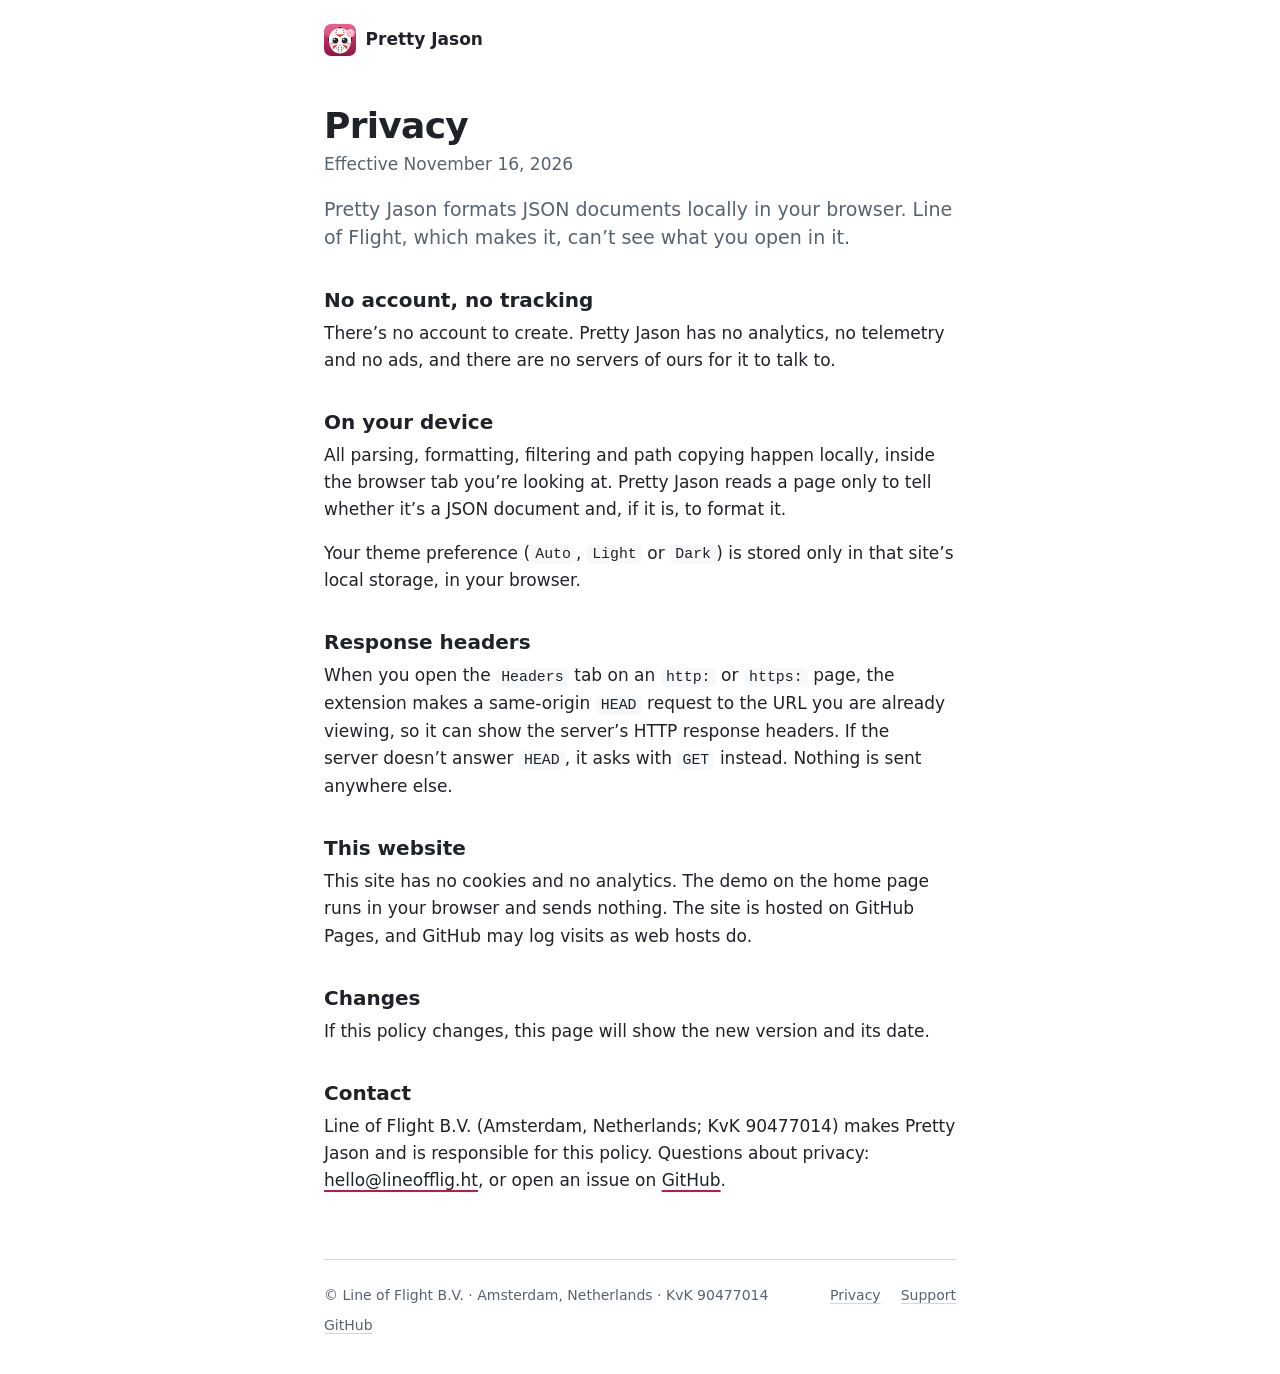
==== docs/privacy/index.html @ 76b79e24 "Add GitHub Pages site in docs/ Home page with a live inspector demo, plus privacy and support pages." ====
<!doctype html>
<html lang="en">
<head>
  <meta charset="utf-8">
  <meta name="viewport" content="width=device-width, initial-scale=1">
  <title>Privacy · Pretty Jason</title>
  <meta name="description" content="What Pretty Jason does with your data: nothing leaves your browser.">
  <meta name="color-scheme" content="light dark">
  <meta name="theme-color" content="#ffffff" media="(prefers-color-scheme: light)">
  <meta name="theme-color" content="#0d1117" media="(prefers-color-scheme: dark)">
  <meta property="og:type" content="website">
  <meta property="og:site_name" content="Pretty Jason">
  <meta property="og:title" content="Privacy · Pretty Jason">
  <meta property="og:description" content="What Pretty Jason does with your data: nothing leaves your browser.">
  <meta property="og:url" content="https://lineofflight.dev/pretty-jason/privacy/">
  <meta property="og:image" content="https://lineofflight.dev/pretty-jason/og-image.png">
  <meta name="twitter:card" content="summary_large_image">
  <link rel="canonical" href="https://lineofflight.dev/pretty-jason/privacy/">
  <link rel="icon" href="../favicon.svg" type="image/svg+xml">
  <link rel="apple-touch-icon" href="../apple-touch-icon.png">
  <link rel="stylesheet" href="../style.css">
</head>
<body>
  <div class="page">
    <header class="masthead">
      <a href="../">
        <img src="../icon.svg" alt="" width="32" height="32">
        Pretty Jason
      </a>
    </header>

    <main class="doc">
      <h1>Privacy</h1>
      <p class="meta">Effective November 16, 2026</p>

      <p class="intro">Pretty Jason formats JSON documents locally in your browser. Line of Flight, which makes it, can’t see what you open in it.</p>

      <h2>No account, no tracking</h2>
      <p>There’s no account to create. Pretty Jason has no analytics, no telemetry and no ads, and there are no servers of ours for it to talk to.</p>

      <h2>On your device</h2>
      <p>All parsing, formatting, filtering and path copying happen locally, inside the browser tab you’re looking at. Pretty Jason reads a page only to tell whether it’s a JSON document and, if it is, to format it.</p>
      <p>Your theme preference (<code>Auto</code>, <code>Light</code> or <code>Dark</code>) is stored only in that site’s local storage, in your browser.</p>

      <h2>Response headers</h2>
      <p>When you open the <code>Headers</code> tab on an <code>http:</code> or <code>https:</code> page, the extension makes a same-origin <code>HEAD</code> request to the URL you are already viewing, so it can show the server’s HTTP response headers. If the server doesn’t answer <code>HEAD</code>, it asks with <code>GET</code> instead. Nothing is sent anywhere else.</p>

      <h2>This website</h2>
      <p>This site has no cookies and no analytics. The demo on the home page runs in your browser and sends nothing. The site is hosted on GitHub Pages, and GitHub may log visits as web hosts do.</p>

      <h2>Changes</h2>
      <p>If this policy changes, this page will show the new version and its date.</p>

      <h2>Contact</h2>
      <p>Line of Flight B.V. (Amsterdam, Netherlands; KvK 90477014) makes Pretty Jason and is responsible for this policy. Questions about privacy: <a href="mailto:hello@lineofflig.ht">hello@lineofflig.ht</a>, or open an issue on <a href="https://github.com/lineofflight/pretty-jason/issues">GitHub</a>.</p>
    </main>

    <footer>
      <span class="owner">© Line of Flight B.V. · Amsterdam, Netherlands · KvK&nbsp;90477014</span>
      <a href="./" aria-current="page">Privacy</a>
      <a href="../support/">Support</a>
      <a href="https://github.com/lineofflight/pretty-jason">GitHub</a>
    </footer>
  </div>
</body>
</html>
---- docs/style.css ----
/* Pretty Jason's site in the extension's GitHub Primer palette, light and dark,
   with the icon's berry rose as the accent.
   System fonts only, and nothing loaded from anywhere else. */

:root {
  color-scheme: light dark;
  --base: #ffffff;
  --raised: #f6f8fa;
  --line: #d0d7de;
  --text: #1f2328;
  --subtext: #59636e;
  --accent: #b91c4b;
  --sans: system-ui, -apple-system, BlinkMacSystemFont, "Segoe UI", Roboto, "Helvetica Neue", Arial, sans-serif;
  --mono: ui-monospace, "SF Mono", SFMono-Regular, Menlo, Consolas, monospace;
}

@media (prefers-color-scheme: dark) {
  :root {
    --base: #0d1117;
    --raised: #161b22;
    --line: #30363d;
    --text: #e6edf3;
    --subtext: #8b949e;
    --accent: #f47296;
  }
}

*, *::before, *::after { box-sizing: border-box; }

html {
  -webkit-text-size-adjust: 100%;
  text-size-adjust: 100%;
}

body {
  margin: 0;
  background: var(--base);
  color: var(--text);
  font: 400 1.0625rem/1.6 var(--sans);
  -webkit-font-smoothing: antialiased;
  -moz-osx-font-smoothing: grayscale;
}

.page {
  display: flex;
  flex-direction: column;
  min-height: 100vh;
  min-height: 100svh;
  max-width: 42rem;
  margin: 0 auto;
  padding: 0 1.25rem;
}

main { flex: 1; }

.page.home { max-width: 60rem; }

h1, h2 {
  color: var(--text);
  line-height: 1.2;
  text-wrap: balance;
}

p, li { text-wrap: pretty; }

a {
  color: inherit;
  text-decoration-line: underline;
  text-decoration-color: var(--accent);
  text-decoration-thickness: 0.1em;
  text-underline-offset: 0.22em;
}

a:hover { text-decoration-thickness: 0.18em; }

a:focus-visible {
  outline: 2px solid var(--accent);
  outline-offset: 3px;
  border-radius: 3px;
}

code {
  font-family: var(--mono);
  font-size: 0.875em;
  background: var(--raised);
  border-radius: 5px;
  padding: 0.1em 0.35em;
}

/* Home */

.hero {
  padding: clamp(3.5rem, 14vh, 8rem) 0 3rem;
  text-align: center;
}

.hero img {
  display: block;
  width: 104px;
  height: 104px;
  margin: 0 auto 1.5rem;
  border-radius: 22.5%;
  filter: drop-shadow(0 8px 18px rgb(143 20 71 / 0.22));
}

.hero h1 {
  margin: 0 0 0.5rem;
  font-size: 2.75rem;
  font-weight: 700;
  letter-spacing: -0.025em;
}

.lede {
  max-width: 27rem;
  margin: 0 auto;
  color: var(--subtext);
  font-size: 1.25rem;
  line-height: 1.45;
  text-wrap: balance;
}

.lede.lead {
  margin-bottom: 0.5rem;
  color: var(--text);
  font-size: 1.5rem;
  font-weight: 600;
  letter-spacing: -0.01em;
}

.links {
  display: flex;
  flex-wrap: wrap;
  gap: 0.5rem 0.75rem;
  justify-content: center;
  margin: 1.75rem 0 0;
}

.status {
  display: inline-block;
  margin: 0;
  padding: 0.35rem 0.9rem;
  border: 1px solid var(--line);
  border-radius: 999px;
  color: var(--subtext);
  font-size: 0.9375rem;
}

.hint {
  margin: -2rem 0 3rem;
  color: var(--subtext);
  font-size: 0.875rem;
  text-align: center;
}

.points {
  display: grid;
  gap: 2rem;
  padding: 1rem 0 2rem;
}

.points h2,
.install h2 {
  margin: 0 0 0.35rem;
  font-size: 1.0625rem;
  font-weight: 600;
}

.points h2::before {
  content: "";
  display: block;
  width: 1.75rem;
  height: 3px;
  margin-bottom: 0.85rem;
  border-radius: 2px;
  background: var(--accent);
}

.points p { margin: 0; }

.install { max-width: 40rem; padding: 1rem 0 2rem; }
.install p { margin: 0 0 0.5rem; }
.install ul { margin: 0; padding-left: 1.25rem; }
.install li { margin-bottom: 0.5rem; }
.install li::marker { color: var(--accent); }

/* Privacy and Support */

.masthead { padding: 1.5rem 0 0; }

.masthead a {
  display: inline-flex;
  align-items: center;
  gap: 0.6rem;
  font-weight: 600;
  text-decoration: none;
}

.masthead img {
  display: block;
  width: 32px;
  height: 32px;
  border-radius: 22.5%;
}

.doc { padding: 2.5rem 0 1rem; }

.doc h1 {
  margin: 0 0 0.25rem;
  font-size: 2.25rem;
  font-weight: 700;
  letter-spacing: -0.02em;
}

.doc h2 {
  margin: 2.25rem 0 0.5rem;
  font-size: 1.25rem;
  font-weight: 600;
}

.doc p,
.doc ul { margin: 0 0 1rem; }

.doc ul { padding-left: 1.25rem; }
.doc li { margin-bottom: 0.5rem; }
.doc li::marker { color: var(--accent); }

.meta,
.intro { color: var(--subtext); }

.meta { margin: 0 0 1.75rem; }

.doc h1 + .intro { margin-top: 1rem; }

.intro { font-size: 1.1875rem; line-height: 1.5; }

/* Footer */

footer {
  display: flex;
  flex-wrap: wrap;
  gap: 0.5rem 1.25rem;
  align-items: baseline;
  margin-top: 2rem;
  padding: 1.5rem 0 2.5rem;
  border-top: 1px solid var(--line);
  color: var(--subtext);
  font-size: 0.875rem;
}

footer .owner { margin-right: auto; }

footer a { text-decoration-color: var(--line); }
footer a:hover { text-decoration-color: var(--accent); }

@media (min-width: 46rem) {
  .points { grid-template-columns: repeat(3, 1fr); gap: 2.25rem; }
  .hero h1 { font-size: 3.25rem; }
}
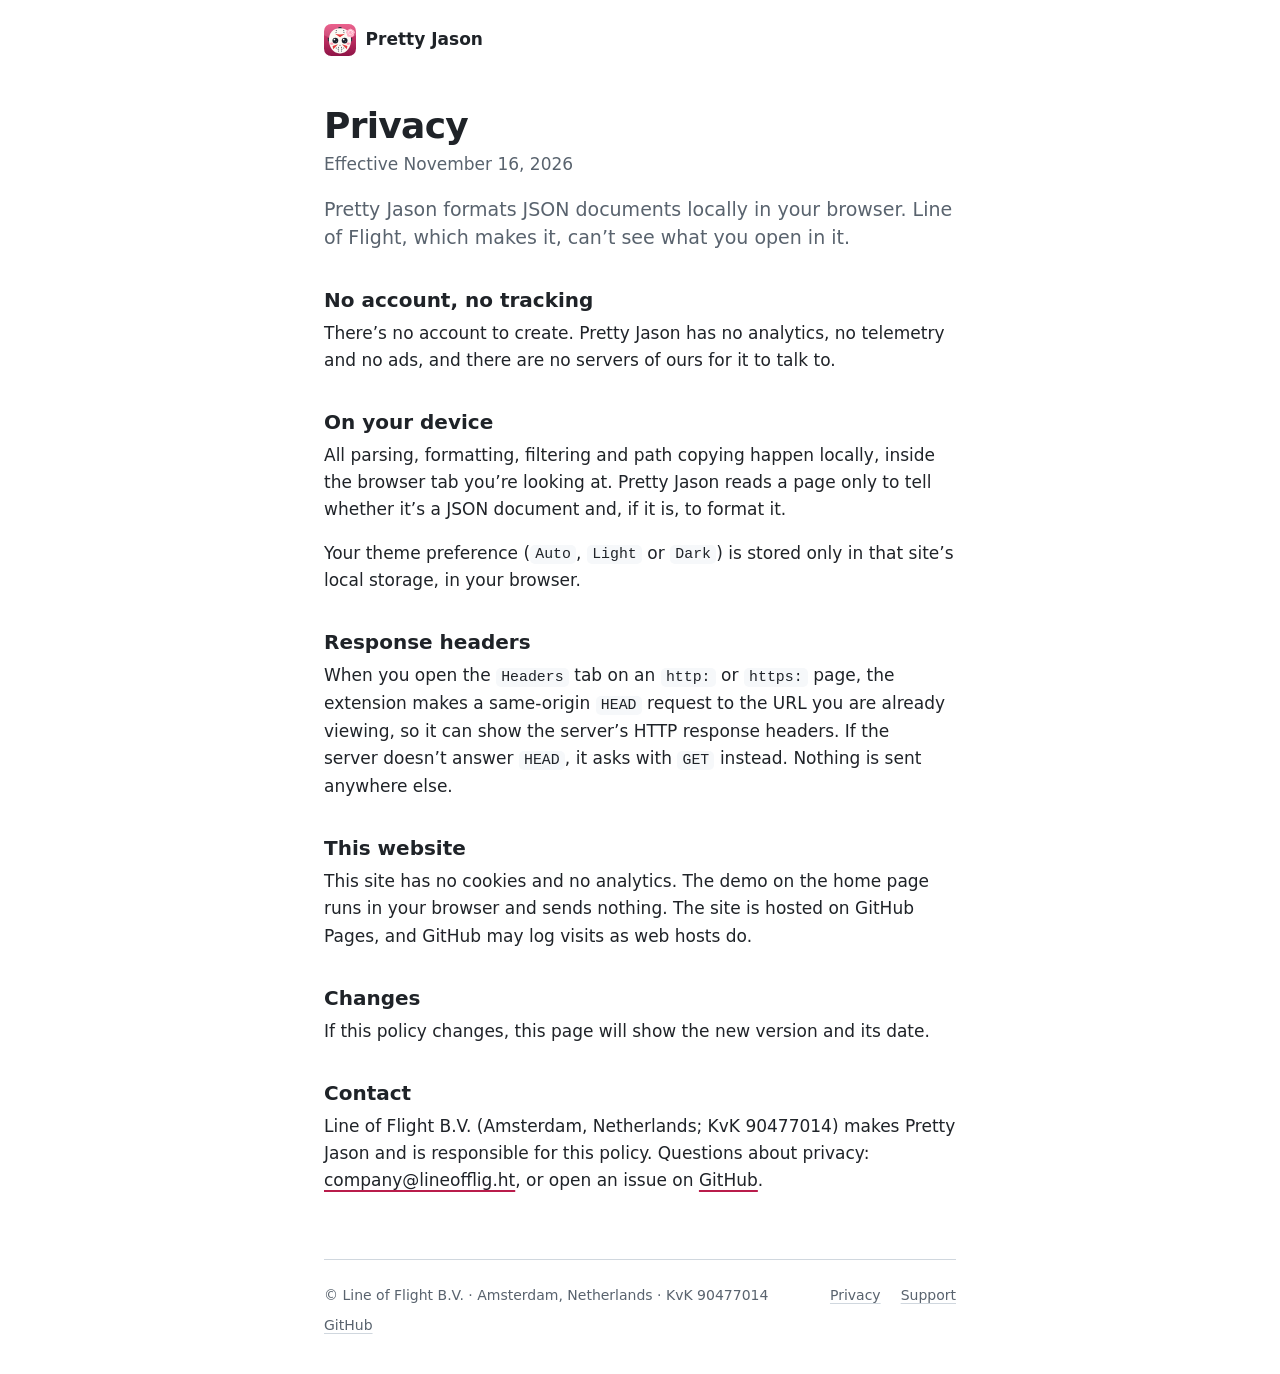
==== commit 326b40c9: "Initial release: Pretty Jason" ====
--- a/docs/privacy/index.html
+++ b/docs/privacy/index.html
@@ -52,7 +52,7 @@
       <p>If this policy changes, this page will show the new version and its date.</p>
 
       <h2>Contact</h2>
-      <p>Line of Flight B.V. (Amsterdam, Netherlands; KvK 90477014) makes Pretty Jason and is responsible for this policy. Questions about privacy: <a href="mailto:hello@lineofflig.ht">hello@lineofflig.ht</a>, or open an issue on <a href="https://github.com/lineofflight/pretty-jason/issues">GitHub</a>.</p>
+      <p>Line of Flight B.V. (Amsterdam, Netherlands; KvK 90477014) makes Pretty Jason and is responsible for this policy. Questions about privacy: <a href="mailto:company@lineofflig.ht">company@lineofflig.ht</a>, or open an issue on <a href="https://github.com/lineofflight/pretty-jason/issues">GitHub</a>.</p>
     </main>
 
     <footer>
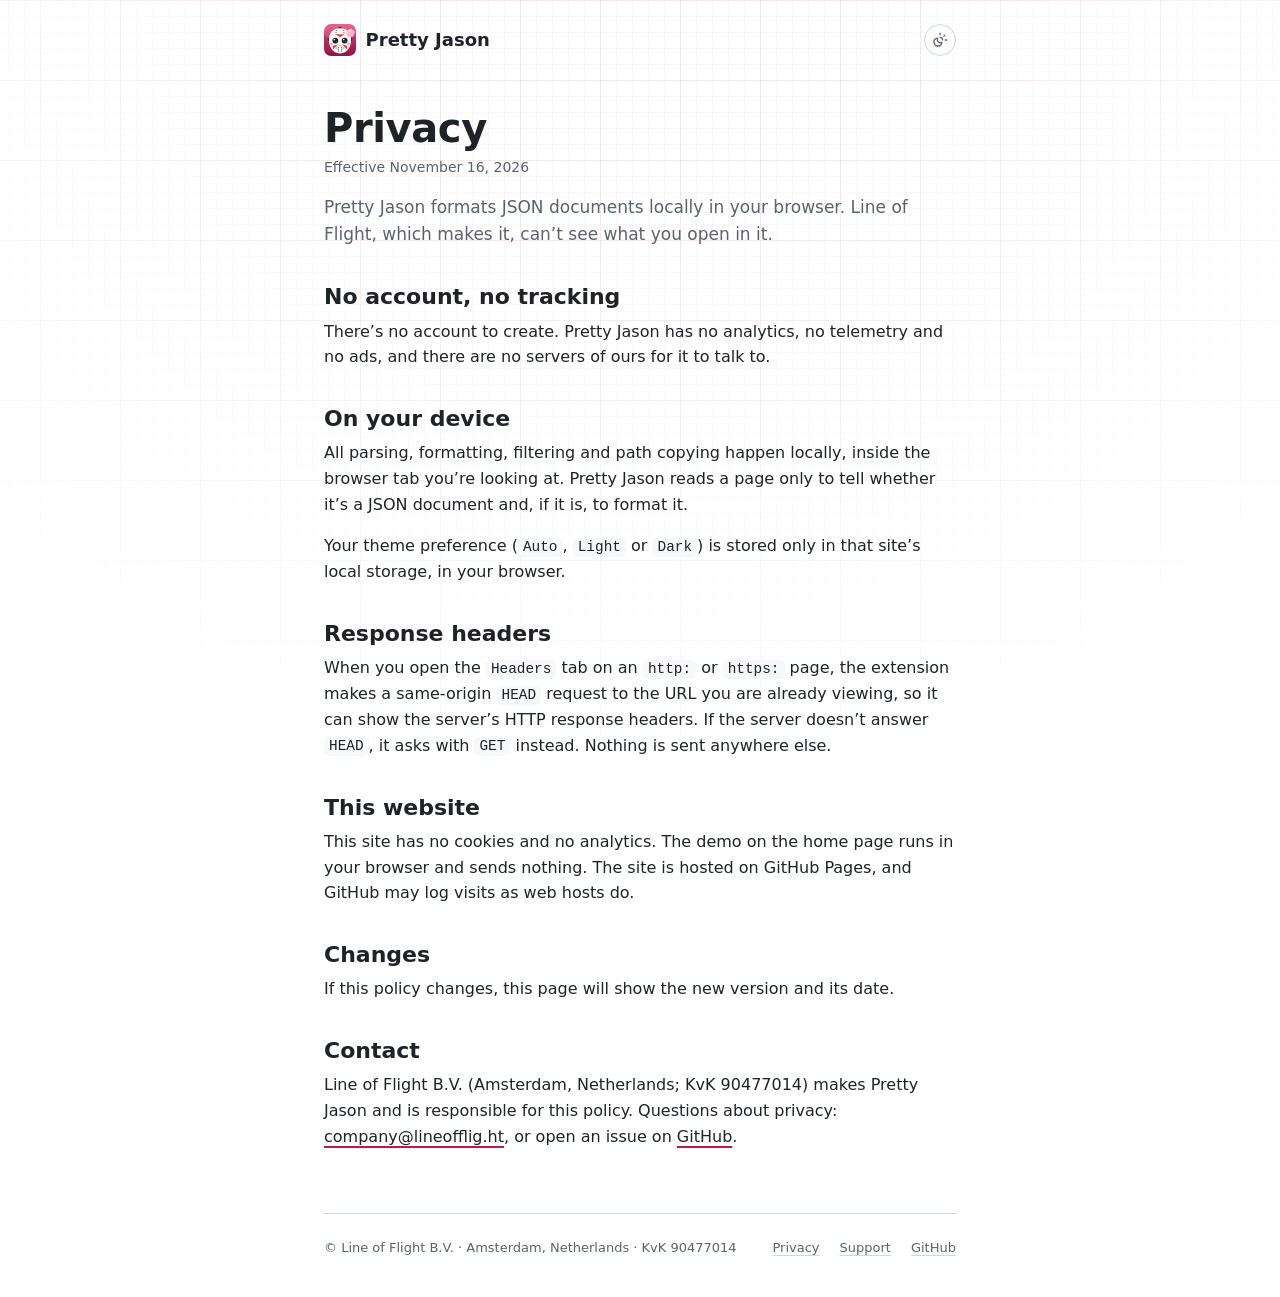
==== commit 9005164a: "Prepare 1.0.0 Simplify the small icons, fix folding gaps and brackets in Safari, show timestamp tool" ====
--- a/docs/privacy/index.html
+++ b/docs/privacy/index.html
@@ -18,6 +18,7 @@
   <link rel="canonical" href="https://lineofflight.dev/pretty-jason/privacy/">
   <link rel="icon" href="../favicon.svg" type="image/svg+xml">
   <link rel="apple-touch-icon" href="../apple-touch-icon.png">
+  <script src="../theme.js"></script>
   <link rel="stylesheet" href="../style.css">
 </head>
 <body>
--- a/docs/style.css
+++ b/docs/style.css
@@ -1,6 +1,7 @@
 /* Pretty Jason's site in the extension's GitHub Primer palette, light and dark,
-   with the icon's berry rose as the accent.
-   System fonts only, and nothing loaded from anywhere else. */
+   with the icon's berry rose as the accent, on faint rose graph paper.
+   Type is all system: sans for text, the rounded face for headings, mono for
+   code. Nothing loads from anywhere else. */
 
 :root {
   color-scheme: light dark;
@@ -10,20 +11,44 @@
   --text: #1f2328;
   --subtext: #59636e;
   --accent: #b91c4b;
-  --sans: system-ui, -apple-system, BlinkMacSystemFont, "Segoe UI", Roboto, "Helvetica Neue", Arial, sans-serif;
+  --petal: #e8477a;
+  --grid: rgb(185 28 75 / 0.04);
+  --grid-major: rgb(185 28 75 / 0.075);
+  --sans: system-ui, -apple-system, BlinkMacSystemFont, "Segoe UI", sans-serif;
+  --rounded: ui-rounded, "SF Pro Rounded", var(--sans);
   --mono: ui-monospace, "SF Mono", SFMono-Regular, Menlo, Consolas, monospace;
-}
-
+  --blossom: url("data:image/svg+xml,%3Csvg xmlns='http://www.w3.org/2000/svg' viewBox='-104 -104 208 208'%3E%3Cmask id='m'%3E%3Cg fill='%23fff'%3E%3Ccircle cy='-56' r='46'/%3E%3Ccircle cx='53' cy='-17' r='46'/%3E%3Ccircle cx='33' cy='45' r='46'/%3E%3Ccircle cx='-33' cy='45' r='46'/%3E%3Ccircle cx='-53' cy='-17' r='46'/%3E%3C/g%3E%3Ccircle r='22'/%3E%3C/mask%3E%3Crect x='-104' y='-104' width='208' height='208' mask='url(%23m)'/%3E%3C/svg%3E");
+}
+
+/* Dark follows the system unless the theme switch (theme.js) picks one */
 @media (prefers-color-scheme: dark) {
-  :root {
+  :root:not([data-theme="light"]) {
     --base: #0d1117;
     --raised: #161b22;
     --line: #30363d;
     --text: #e6edf3;
     --subtext: #8b949e;
     --accent: #f47296;
+    --petal: #f47296;
+    --grid: rgb(244 114 150 / 0.045);
+    --grid-major: rgb(244 114 150 / 0.085);
   }
 }
+
+:root[data-theme="dark"] {
+  color-scheme: dark;
+  --base: #0d1117;
+  --raised: #161b22;
+  --line: #30363d;
+  --text: #e6edf3;
+  --subtext: #8b949e;
+  --accent: #f47296;
+  --petal: #f47296;
+  --grid: rgb(244 114 150 / 0.045);
+  --grid-major: rgb(244 114 150 / 0.085);
+}
+
+:root[data-theme="light"] { color-scheme: light; }
 
 *, *::before, *::after { box-sizing: border-box; }
 
@@ -33,15 +58,36 @@
 }
 
 body {
+  position: relative;
   margin: 0;
   background: var(--base);
   color: var(--text);
-  font: 400 1.0625rem/1.6 var(--sans);
+  font: 400 1rem/1.6 var(--sans);
   -webkit-font-smoothing: antialiased;
   -moz-osx-font-smoothing: grayscale;
 }
 
+/* Graph paper: a 16px grid with a stronger line every fifth cell, strongest
+   behind the top of the page and fading out to the sides and below */
+body::before {
+  content: "";
+  position: absolute;
+  inset: 0;
+  z-index: -1;
+  pointer-events: none;
+  background-image:
+    linear-gradient(var(--grid-major) 1px, transparent 1px),
+    linear-gradient(90deg, var(--grid-major) 1px, transparent 1px),
+    linear-gradient(var(--grid) 1px, transparent 1px),
+    linear-gradient(90deg, var(--grid) 1px, transparent 1px);
+  background-size: 80px 80px, 80px 80px, 16px 16px, 16px 16px;
+  background-position: 50% 0;
+  -webkit-mask-image: radial-gradient(75% 52rem at 50% 0, #000 25%, transparent);
+  mask-image: radial-gradient(75% 52rem at 50% 0, #000 25%, transparent);
+}
+
 .page {
+  position: relative;
   display: flex;
   flex-direction: column;
   min-height: 100vh;
@@ -57,6 +103,8 @@
 
 h1, h2 {
   color: var(--text);
+  font-family: var(--rounded);
+  font-weight: 700;
   line-height: 1.2;
   text-wrap: balance;
 }
@@ -81,11 +129,41 @@
 
 code {
   font-family: var(--mono);
-  font-size: 0.875em;
+  font-size: 0.9em;
   background: var(--raised);
   border-radius: 5px;
   padding: 0.1em 0.35em;
 }
+
+/* Theme switch, added by theme.js */
+
+.theme-toggle {
+  position: absolute;
+  top: 1.5rem;
+  right: 1.25rem;
+  display: grid;
+  place-items: center;
+  width: 32px;
+  height: 32px;
+  padding: 0;
+  border: 1px solid var(--line);
+  border-radius: 999px;
+  background: var(--base);
+  color: var(--subtext);
+  cursor: pointer;
+}
+
+.theme-toggle:hover {
+  border-color: var(--accent);
+  color: var(--text);
+}
+
+.theme-toggle:focus-visible {
+  outline: 2px solid var(--accent);
+  outline-offset: 3px;
+}
+
+.theme-toggle svg { display: block; }
 
 /* Home */
 
@@ -106,25 +184,23 @@
 .hero h1 {
   margin: 0 0 0.5rem;
   font-size: 2.75rem;
-  font-weight: 700;
-  letter-spacing: -0.025em;
+  letter-spacing: -0.01em;
 }
 
 .lede {
   max-width: 27rem;
   margin: 0 auto;
   color: var(--subtext);
-  font-size: 1.25rem;
-  line-height: 1.45;
   text-wrap: balance;
 }
 
 .lede.lead {
   margin-bottom: 0.5rem;
   color: var(--text);
+  font-family: var(--rounded);
   font-size: 1.5rem;
-  font-weight: 600;
-  letter-spacing: -0.01em;
+  font-weight: 500;
+  line-height: 1.35;
 }
 
 .links {
@@ -138,12 +214,23 @@
 .status {
   display: inline-block;
   margin: 0;
-  padding: 0.35rem 0.9rem;
+  padding: 0.4rem 0.875rem;
   border: 1px solid var(--line);
   border-radius: 999px;
-  color: var(--subtext);
-  font-size: 0.9375rem;
-}
+  background: var(--base);
+  color: var(--subtext);
+  font-size: 0.8125rem;
+  font-weight: 500;
+  line-height: 1.5;
+}
+
+a.status {
+  color: var(--text);
+  text-decoration: none;
+}
+
+a.status:hover { border-color: var(--accent); }
+a.status:focus-visible { border-radius: 999px; }
 
 .hint {
   margin: -2rem 0 3rem;
@@ -161,27 +248,25 @@
 .points h2,
 .install h2 {
   margin: 0 0 0.35rem;
-  font-size: 1.0625rem;
-  font-weight: 600;
-}
-
+  font-size: 1.25rem;
+}
+
+/* The blossom from the icon */
 .points h2::before {
   content: "";
   display: block;
-  width: 1.75rem;
-  height: 3px;
-  margin-bottom: 0.85rem;
-  border-radius: 2px;
-  background: var(--accent);
+  width: 18px;
+  height: 18px;
+  margin-bottom: 0.75rem;
+  background: var(--petal);
+  -webkit-mask: var(--blossom) center / contain no-repeat;
+  mask: var(--blossom) center / contain no-repeat;
 }
 
 .points p { margin: 0; }
 
 .install { max-width: 40rem; padding: 1rem 0 2rem; }
 .install p { margin: 0 0 0.5rem; }
-.install ul { margin: 0; padding-left: 1.25rem; }
-.install li { margin-bottom: 0.5rem; }
-.install li::marker { color: var(--accent); }
 
 /* Privacy and Support */
 
@@ -191,7 +276,9 @@
   display: inline-flex;
   align-items: center;
   gap: 0.6rem;
-  font-weight: 600;
+  font-family: var(--rounded);
+  font-size: 1.125rem;
+  font-weight: 700;
   text-decoration: none;
 }
 
@@ -206,15 +293,13 @@
 
 .doc h1 {
   margin: 0 0 0.25rem;
-  font-size: 2.25rem;
-  font-weight: 700;
-  letter-spacing: -0.02em;
+  font-size: 2.5rem;
+  letter-spacing: -0.01em;
 }
 
 .doc h2 {
   margin: 2.25rem 0 0.5rem;
-  font-size: 1.25rem;
-  font-weight: 600;
+  font-size: 1.375rem;
 }
 
 .doc p,
@@ -227,11 +312,14 @@
 .meta,
 .intro { color: var(--subtext); }
 
-.meta { margin: 0 0 1.75rem; }
+.meta {
+  margin: 0 0 1.75rem;
+  font-size: 0.875rem;
+}
 
 .doc h1 + .intro { margin-top: 1rem; }
 
-.intro { font-size: 1.1875rem; line-height: 1.5; }
+.intro { font-size: 1.0625rem; line-height: 1.6; }
 
 /* Footer */
 
@@ -244,7 +332,7 @@
   padding: 1.5rem 0 2.5rem;
   border-top: 1px solid var(--line);
   color: var(--subtext);
-  font-size: 0.875rem;
+  font-size: 0.8125rem;
 }
 
 footer .owner { margin-right: auto; }
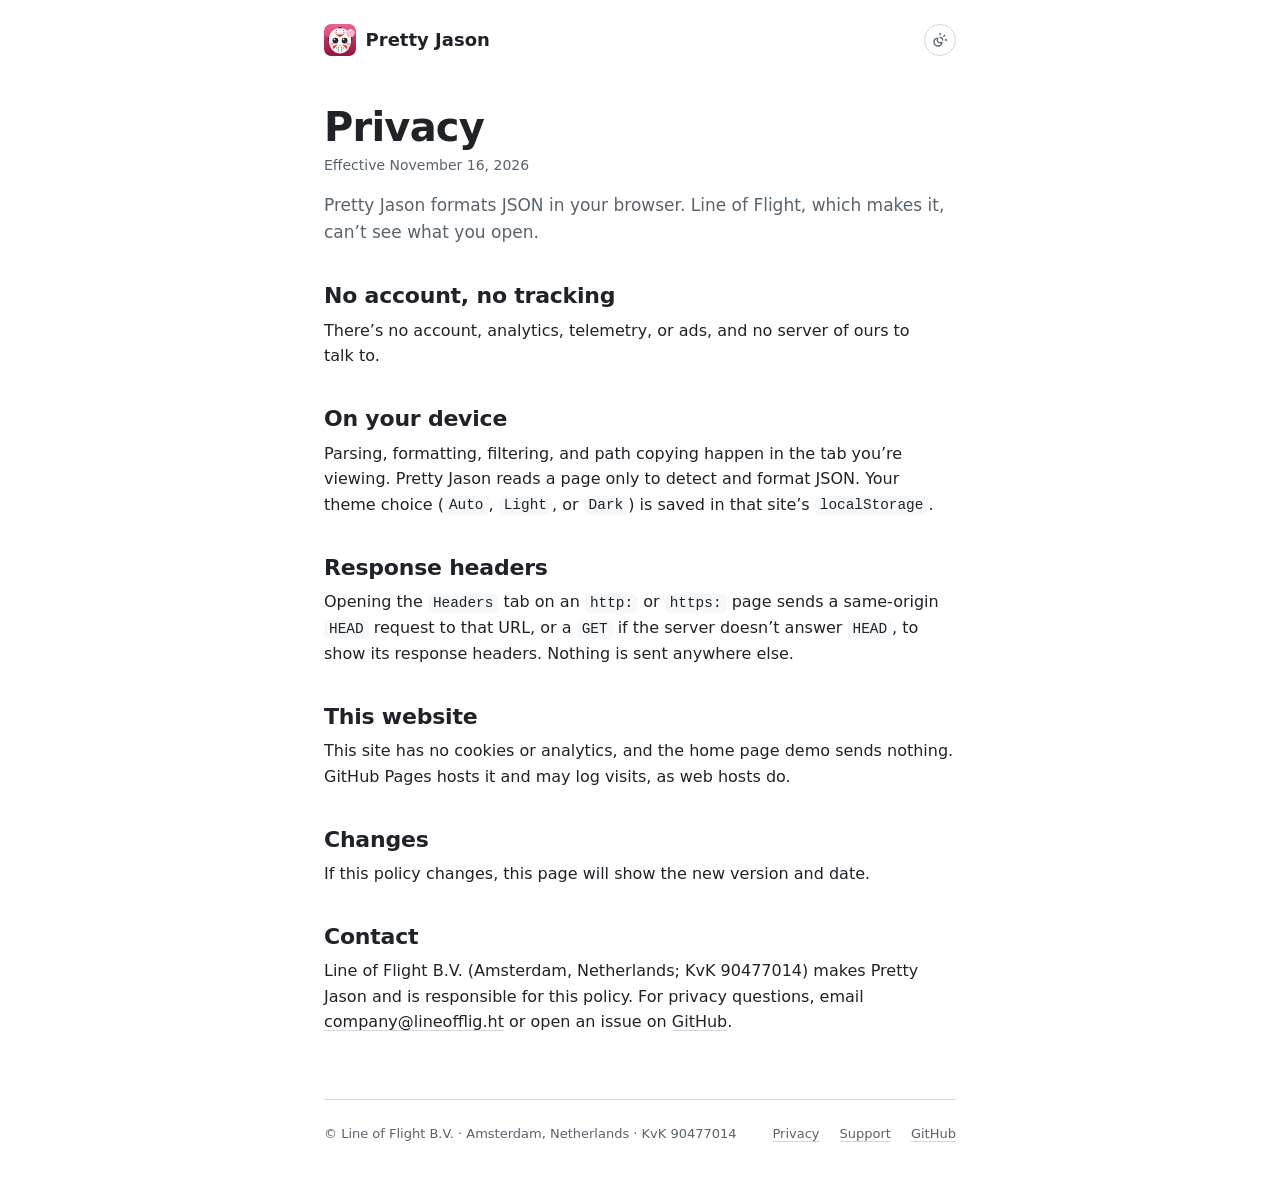
==== commit c2c4741c: "Simplify site copy and styling" ====
--- a/docs/privacy/index.html
+++ b/docs/privacy/index.html
@@ -4,14 +4,14 @@
   <meta charset="utf-8">
   <meta name="viewport" content="width=device-width, initial-scale=1">
   <title>Privacy · Pretty Jason</title>
-  <meta name="description" content="What Pretty Jason does with your data: nothing leaves your browser.">
+  <meta name="description" content="How Pretty Jason handles your data.">
   <meta name="color-scheme" content="light dark">
   <meta name="theme-color" content="#ffffff" media="(prefers-color-scheme: light)">
   <meta name="theme-color" content="#0d1117" media="(prefers-color-scheme: dark)">
   <meta property="og:type" content="website">
   <meta property="og:site_name" content="Pretty Jason">
   <meta property="og:title" content="Privacy · Pretty Jason">
-  <meta property="og:description" content="What Pretty Jason does with your data: nothing leaves your browser.">
+  <meta property="og:description" content="How Pretty Jason handles your data.">
   <meta property="og:url" content="https://lineofflight.dev/pretty-jason/privacy/">
   <meta property="og:image" content="https://lineofflight.dev/pretty-jason/og-image.png">
   <meta name="twitter:card" content="summary_large_image">
@@ -34,26 +34,25 @@
       <h1>Privacy</h1>
       <p class="meta">Effective November 16, 2026</p>
 
-      <p class="intro">Pretty Jason formats JSON documents locally in your browser. Line of Flight, which makes it, can’t see what you open in it.</p>
+      <p class="intro">Pretty Jason formats JSON in your browser. Line of Flight, which makes it, can’t see what you open.</p>
 
       <h2>No account, no tracking</h2>
-      <p>There’s no account to create. Pretty Jason has no analytics, no telemetry and no ads, and there are no servers of ours for it to talk to.</p>
+      <p>There’s no account, analytics, telemetry, or ads, and no server of ours to talk to.</p>
 
       <h2>On your device</h2>
-      <p>All parsing, formatting, filtering and path copying happen locally, inside the browser tab you’re looking at. Pretty Jason reads a page only to tell whether it’s a JSON document and, if it is, to format it.</p>
-      <p>Your theme preference (<code>Auto</code>, <code>Light</code> or <code>Dark</code>) is stored only in that site’s local storage, in your browser.</p>
+      <p>Parsing, formatting, filtering, and path copying happen in the tab you’re viewing. Pretty Jason reads a page only to detect and format JSON. Your theme choice (<code>Auto</code>, <code>Light</code>, or <code>Dark</code>) is saved in that site’s <code>localStorage</code>.</p>
 
       <h2>Response headers</h2>
-      <p>When you open the <code>Headers</code> tab on an <code>http:</code> or <code>https:</code> page, the extension makes a same-origin <code>HEAD</code> request to the URL you are already viewing, so it can show the server’s HTTP response headers. If the server doesn’t answer <code>HEAD</code>, it asks with <code>GET</code> instead. Nothing is sent anywhere else.</p>
+      <p>Opening the <code>Headers</code> tab on an <code>http:</code> or <code>https:</code> page sends a same-origin <code>HEAD</code> request to that URL, or a <code>GET</code> if the server doesn’t answer <code>HEAD</code>, to show its response headers. Nothing is sent anywhere else.</p>
 
       <h2>This website</h2>
-      <p>This site has no cookies and no analytics. The demo on the home page runs in your browser and sends nothing. The site is hosted on GitHub Pages, and GitHub may log visits as web hosts do.</p>
+      <p>This site has no cookies or analytics, and the home page demo sends nothing. GitHub Pages hosts it and may log visits, as web hosts do.</p>
 
       <h2>Changes</h2>
-      <p>If this policy changes, this page will show the new version and its date.</p>
+      <p>If this policy changes, this page will show the new version and date.</p>
 
       <h2>Contact</h2>
-      <p>Line of Flight B.V. (Amsterdam, Netherlands; KvK 90477014) makes Pretty Jason and is responsible for this policy. Questions about privacy: <a href="mailto:company@lineofflig.ht">company@lineofflig.ht</a>, or open an issue on <a href="https://github.com/lineofflight/pretty-jason/issues">GitHub</a>.</p>
+      <p>Line of Flight B.V. (Amsterdam, Netherlands; KvK 90477014) makes Pretty Jason and is responsible for this policy. For privacy questions, email <a href="mailto:company@lineofflig.ht">company@lineofflig.ht</a> or open an issue on <a href="https://github.com/lineofflight/pretty-jason/issues">GitHub</a>.</p>
     </main>
 
     <footer>
--- a/docs/style.css
+++ b/docs/style.css
@@ -1,7 +1,6 @@
-/* Pretty Jason's site in the extension's GitHub Primer palette, light and dark,
-   with the icon's berry rose as the accent, on faint rose graph paper.
-   Type is all system: sans for text, the rounded face for headings, mono for
-   code. Nothing loads from anywhere else. */
+/* Pretty Jason's site in the extension's GitHub Primer palette, light and dark.
+   Type is all system: sans for text and headings, mono for code. Nothing
+   loads from anywhere else. */
 
 :root {
   color-scheme: light dark;
@@ -11,13 +10,8 @@
   --text: #1f2328;
   --subtext: #59636e;
   --accent: #b91c4b;
-  --petal: #e8477a;
-  --grid: rgb(185 28 75 / 0.04);
-  --grid-major: rgb(185 28 75 / 0.075);
   --sans: system-ui, -apple-system, BlinkMacSystemFont, "Segoe UI", sans-serif;
-  --rounded: ui-rounded, "SF Pro Rounded", var(--sans);
   --mono: ui-monospace, "SF Mono", SFMono-Regular, Menlo, Consolas, monospace;
-  --blossom: url("data:image/svg+xml,%3Csvg xmlns='http://www.w3.org/2000/svg' viewBox='-104 -104 208 208'%3E%3Cmask id='m'%3E%3Cg fill='%23fff'%3E%3Ccircle cy='-56' r='46'/%3E%3Ccircle cx='53' cy='-17' r='46'/%3E%3Ccircle cx='33' cy='45' r='46'/%3E%3Ccircle cx='-33' cy='45' r='46'/%3E%3Ccircle cx='-53' cy='-17' r='46'/%3E%3C/g%3E%3Ccircle r='22'/%3E%3C/mask%3E%3Crect x='-104' y='-104' width='208' height='208' mask='url(%23m)'/%3E%3C/svg%3E");
 }
 
 /* Dark follows the system unless the theme switch (theme.js) picks one */
@@ -29,9 +23,6 @@
     --text: #e6edf3;
     --subtext: #8b949e;
     --accent: #f47296;
-    --petal: #f47296;
-    --grid: rgb(244 114 150 / 0.045);
-    --grid-major: rgb(244 114 150 / 0.085);
   }
 }
 
@@ -43,9 +34,6 @@
   --text: #e6edf3;
   --subtext: #8b949e;
   --accent: #f47296;
-  --petal: #f47296;
-  --grid: rgb(244 114 150 / 0.045);
-  --grid-major: rgb(244 114 150 / 0.085);
 }
 
 :root[data-theme="light"] { color-scheme: light; }
@@ -58,32 +46,12 @@
 }
 
 body {
-  position: relative;
   margin: 0;
   background: var(--base);
   color: var(--text);
   font: 400 1rem/1.6 var(--sans);
   -webkit-font-smoothing: antialiased;
   -moz-osx-font-smoothing: grayscale;
-}
-
-/* Graph paper: a 16px grid with a stronger line every fifth cell, strongest
-   behind the top of the page and fading out to the sides and below */
-body::before {
-  content: "";
-  position: absolute;
-  inset: 0;
-  z-index: -1;
-  pointer-events: none;
-  background-image:
-    linear-gradient(var(--grid-major) 1px, transparent 1px),
-    linear-gradient(90deg, var(--grid-major) 1px, transparent 1px),
-    linear-gradient(var(--grid) 1px, transparent 1px),
-    linear-gradient(90deg, var(--grid) 1px, transparent 1px);
-  background-size: 80px 80px, 80px 80px, 16px 16px, 16px 16px;
-  background-position: 50% 0;
-  -webkit-mask-image: radial-gradient(75% 52rem at 50% 0, #000 25%, transparent);
-  mask-image: radial-gradient(75% 52rem at 50% 0, #000 25%, transparent);
 }
 
 .page {
@@ -99,14 +67,23 @@
 
 main { flex: 1; }
 
-.page.home { max-width: 60rem; }
+.page.home { max-width: 52rem; }
 
 h1, h2 {
   color: var(--text);
-  font-family: var(--rounded);
+  text-wrap: balance;
+}
+
+h1 {
   font-weight: 700;
-  line-height: 1.2;
-  text-wrap: balance;
+  letter-spacing: -0.02em;
+  line-height: 1.15;
+}
+
+h2 {
+  font-weight: 600;
+  letter-spacing: -0.01em;
+  line-height: 1.25;
 }
 
 p, li { text-wrap: pretty; }
@@ -114,12 +91,10 @@
 a {
   color: inherit;
   text-decoration-line: underline;
-  text-decoration-color: var(--accent);
-  text-decoration-thickness: 0.1em;
-  text-underline-offset: 0.22em;
-}
-
-a:hover { text-decoration-thickness: 0.18em; }
+  text-decoration-color: var(--line);
+  text-decoration-thickness: from-font;
+  text-underline-offset: 0.2em;
+}
 
 a:focus-visible {
   outline: 2px solid var(--accent);
@@ -153,11 +128,6 @@
   cursor: pointer;
 }
 
-.theme-toggle:hover {
-  border-color: var(--accent);
-  color: var(--text);
-}
-
 .theme-toggle:focus-visible {
   outline: 2px solid var(--accent);
   outline-offset: 3px;
@@ -178,62 +148,62 @@
   height: 104px;
   margin: 0 auto 1.5rem;
   border-radius: 22.5%;
-  filter: drop-shadow(0 8px 18px rgb(143 20 71 / 0.22));
+  filter: drop-shadow(0 6px 16px rgb(0 0 0 / 0.1));
 }
 
 .hero h1 {
-  margin: 0 0 0.5rem;
+  margin: 0 0 0.75rem;
   font-size: 2.75rem;
-  letter-spacing: -0.01em;
 }
 
 .lede {
   max-width: 27rem;
   margin: 0 auto;
   color: var(--subtext);
+  font-size: 1rem;
   text-wrap: balance;
 }
 
 .lede.lead {
-  margin-bottom: 0.5rem;
+  margin-bottom: 0.25rem;
   color: var(--text);
-  font-family: var(--rounded);
-  font-size: 1.5rem;
-  font-weight: 500;
-  line-height: 1.35;
+  font-size: 1.125rem;
 }
 
 .links {
   display: flex;
-  flex-wrap: wrap;
-  gap: 0.5rem 0.75rem;
-  justify-content: center;
+  flex-direction: column;
+  align-items: center;
+  gap: 0.75rem;
   margin: 1.75rem 0 0;
 }
 
 .status {
-  display: inline-block;
-  margin: 0;
+  display: inline-flex;
+  align-items: center;
+  gap: 0.45rem;
   padding: 0.4rem 0.875rem;
   border: 1px solid var(--line);
   border-radius: 999px;
   background: var(--base);
-  color: var(--subtext);
+  color: var(--text);
   font-size: 0.8125rem;
   font-weight: 500;
   line-height: 1.5;
-}
-
-a.status {
-  color: var(--text);
   text-decoration: none;
 }
 
-a.status:hover { border-color: var(--accent); }
-a.status:focus-visible { border-radius: 999px; }
+.status svg { flex-shrink: 0; }
+.status:focus-visible { border-radius: 999px; }
+
+.soon {
+  margin: 0;
+  color: var(--subtext);
+  font-size: 0.8125rem;
+}
 
 .hint {
-  margin: -2rem 0 3rem;
+  margin: 0 auto 3.5rem;
   color: var(--subtext);
   font-size: 0.875rem;
   text-align: center;
@@ -241,8 +211,7 @@
 
 .points {
   display: grid;
-  gap: 2rem;
-  padding: 1rem 0 2rem;
+  gap: 1.75rem;
 }
 
 .points h2,
@@ -251,21 +220,14 @@
   font-size: 1.25rem;
 }
 
-/* The blossom from the icon */
-.points h2::before {
-  content: "";
-  display: block;
-  width: 18px;
-  height: 18px;
-  margin-bottom: 0.75rem;
-  background: var(--petal);
-  -webkit-mask: var(--blossom) center / contain no-repeat;
-  mask: var(--blossom) center / contain no-repeat;
-}
-
 .points p { margin: 0; }
 
-.install { max-width: 40rem; padding: 1rem 0 2rem; }
+.install {
+  margin-top: 1.5rem;
+  padding: 2rem 0 1rem;
+  border-top: 1px solid var(--line);
+}
+
 .install p { margin: 0 0 0.5rem; }
 
 /* Privacy and Support */
@@ -276,7 +238,6 @@
   display: inline-flex;
   align-items: center;
   gap: 0.6rem;
-  font-family: var(--rounded);
   font-size: 1.125rem;
   font-weight: 700;
   text-decoration: none;
@@ -294,7 +255,6 @@
 .doc h1 {
   margin: 0 0 0.25rem;
   font-size: 2.5rem;
-  letter-spacing: -0.01em;
 }
 
 .doc h2 {
@@ -337,10 +297,22 @@
 
 footer .owner { margin-right: auto; }
 
-footer a { text-decoration-color: var(--line); }
-footer a:hover { text-decoration-color: var(--accent); }
+/* Hover only where there is a pointer that hovers */
+@media (hover: hover) {
+  a:hover { text-decoration-color: var(--text); }
+
+  .theme-toggle:hover {
+    border-color: var(--accent);
+    color: var(--text);
+  }
+
+  .status:hover { border-color: var(--accent); }
+}
+
+@media (min-width: 38rem) {
+  .points { grid-template-columns: repeat(2, 1fr); gap: 1.75rem 2.25rem; }
+}
 
 @media (min-width: 46rem) {
-  .points { grid-template-columns: repeat(3, 1fr); gap: 2.25rem; }
   .hero h1 { font-size: 3.25rem; }
 }
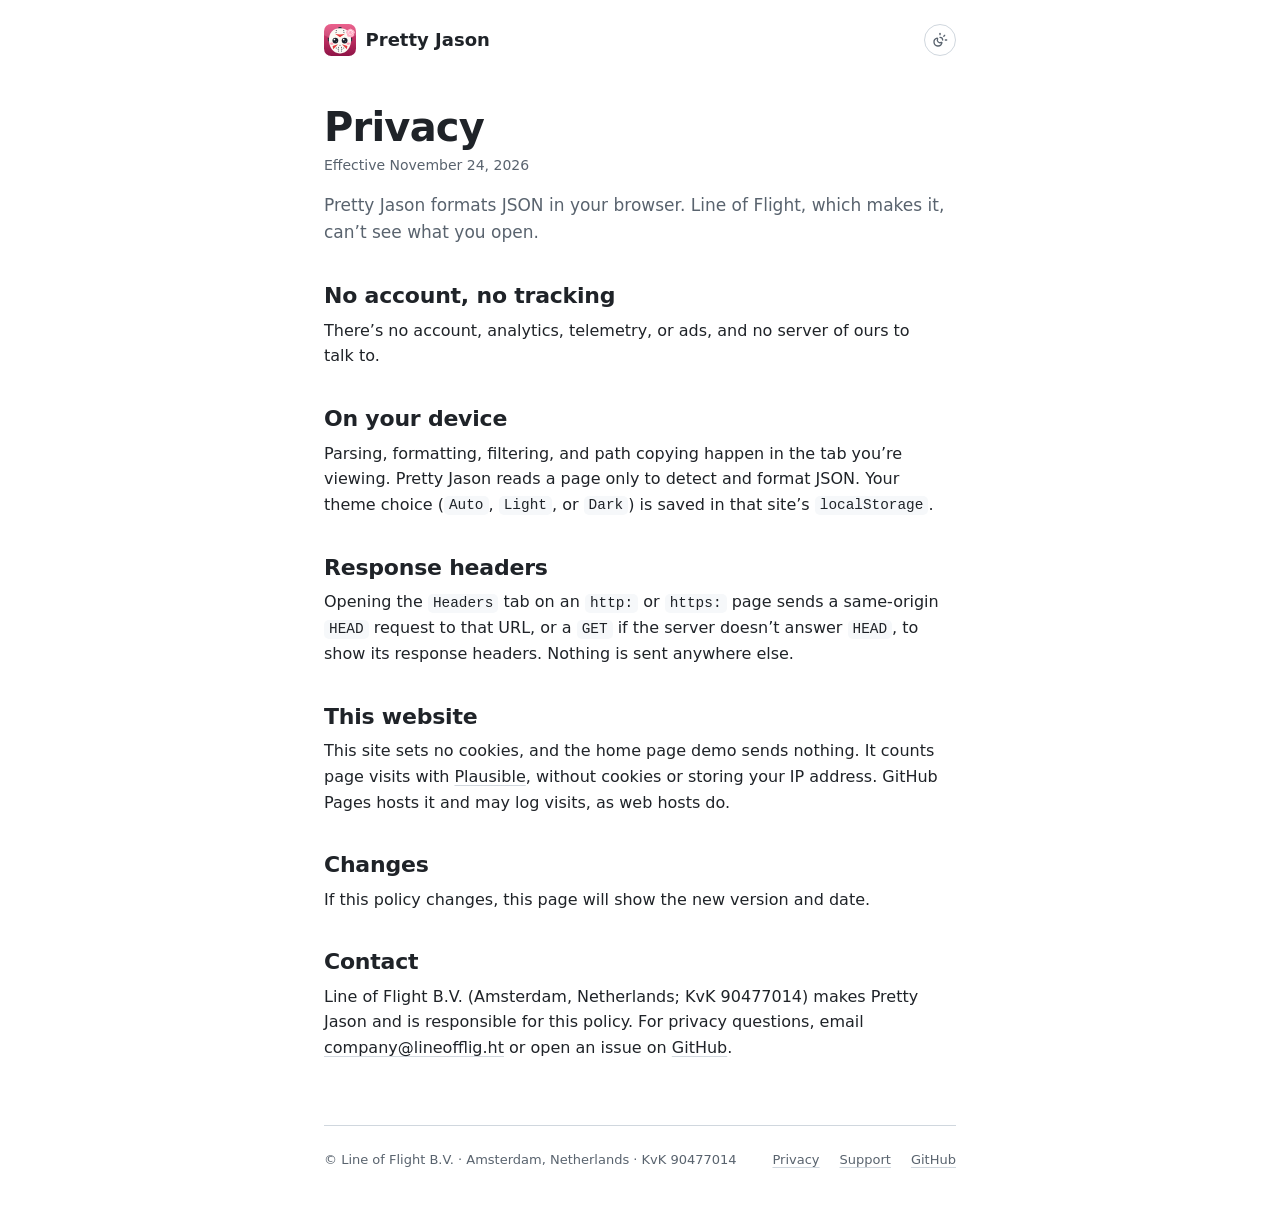
==== commit 24f30331: "Add Plausible analytics to site and update privacy notice" ====
--- a/docs/privacy/index.html
+++ b/docs/privacy/index.html
@@ -20,6 +20,12 @@
   <link rel="apple-touch-icon" href="../apple-touch-icon.png">
   <script src="../theme.js"></script>
   <link rel="stylesheet" href="../style.css">
+  <!-- Privacy-friendly analytics by Plausible -->
+  <script async src="https://plausible.io/js/pa-_tIHrhpirWMRRafUxsufj.js"></script>
+  <script>
+    window.plausible=window.plausible||function(){(plausible.q=plausible.q||[]).push(arguments)},plausible.init=plausible.init||function(i){plausible.o=i||{}};
+    plausible.init()
+  </script>
 </head>
 <body>
   <div class="page">
@@ -32,7 +38,7 @@
 
     <main class="doc">
       <h1>Privacy</h1>
-      <p class="meta">Effective November 16, 2026</p>
+      <p class="meta">Effective November 24, 2026</p>
 
       <p class="intro">Pretty Jason formats JSON in your browser. Line of Flight, which makes it, can’t see what you open.</p>
 
@@ -46,7 +52,7 @@
       <p>Opening the <code>Headers</code> tab on an <code>http:</code> or <code>https:</code> page sends a same-origin <code>HEAD</code> request to that URL, or a <code>GET</code> if the server doesn’t answer <code>HEAD</code>, to show its response headers. Nothing is sent anywhere else.</p>
 
       <h2>This website</h2>
-      <p>This site has no cookies or analytics, and the home page demo sends nothing. GitHub Pages hosts it and may log visits, as web hosts do.</p>
+      <p>This site sets no cookies, and the home page demo sends nothing. It counts page visits with <a href="https://plausible.io">Plausible</a>, without cookies or storing your IP address. GitHub Pages hosts it and may log visits, as web hosts do.</p>
 
       <h2>Changes</h2>
       <p>If this policy changes, this page will show the new version and date.</p>
--- a/docs/style.css
+++ b/docs/style.css
@@ -172,7 +172,8 @@
 
 .links {
   display: flex;
-  flex-direction: column;
+  flex-wrap: wrap;
+  justify-content: center;
   align-items: center;
   gap: 0.75rem;
   margin: 1.75rem 0 0;
@@ -182,7 +183,7 @@
   display: inline-flex;
   align-items: center;
   gap: 0.45rem;
-  padding: 0.4rem 0.875rem;
+  padding: 0.45rem 1rem 0.45rem 0.875rem;
   border: 1px solid var(--line);
   border-radius: 999px;
   background: var(--base);
@@ -196,10 +197,10 @@
 .status svg { flex-shrink: 0; }
 .status:focus-visible { border-radius: 999px; }
 
-.soon {
-  margin: 0;
-  color: var(--subtext);
-  font-size: 0.8125rem;
+.status.primary {
+  background: var(--text);
+  border-color: var(--text);
+  color: var(--base);
 }
 
 .hint {
@@ -307,6 +308,12 @@
   }
 
   .status:hover { border-color: var(--accent); }
+  .status.primary:hover { border-color: var(--text); opacity: 0.88; }
+}
+
+@media (prefers-reduced-motion: no-preference) {
+  .status { transition: border-color 150ms ease-out, opacity 150ms ease-out, transform 150ms ease-out; }
+  .status:active { transform: scale(0.96); }
 }
 
 @media (min-width: 38rem) {
